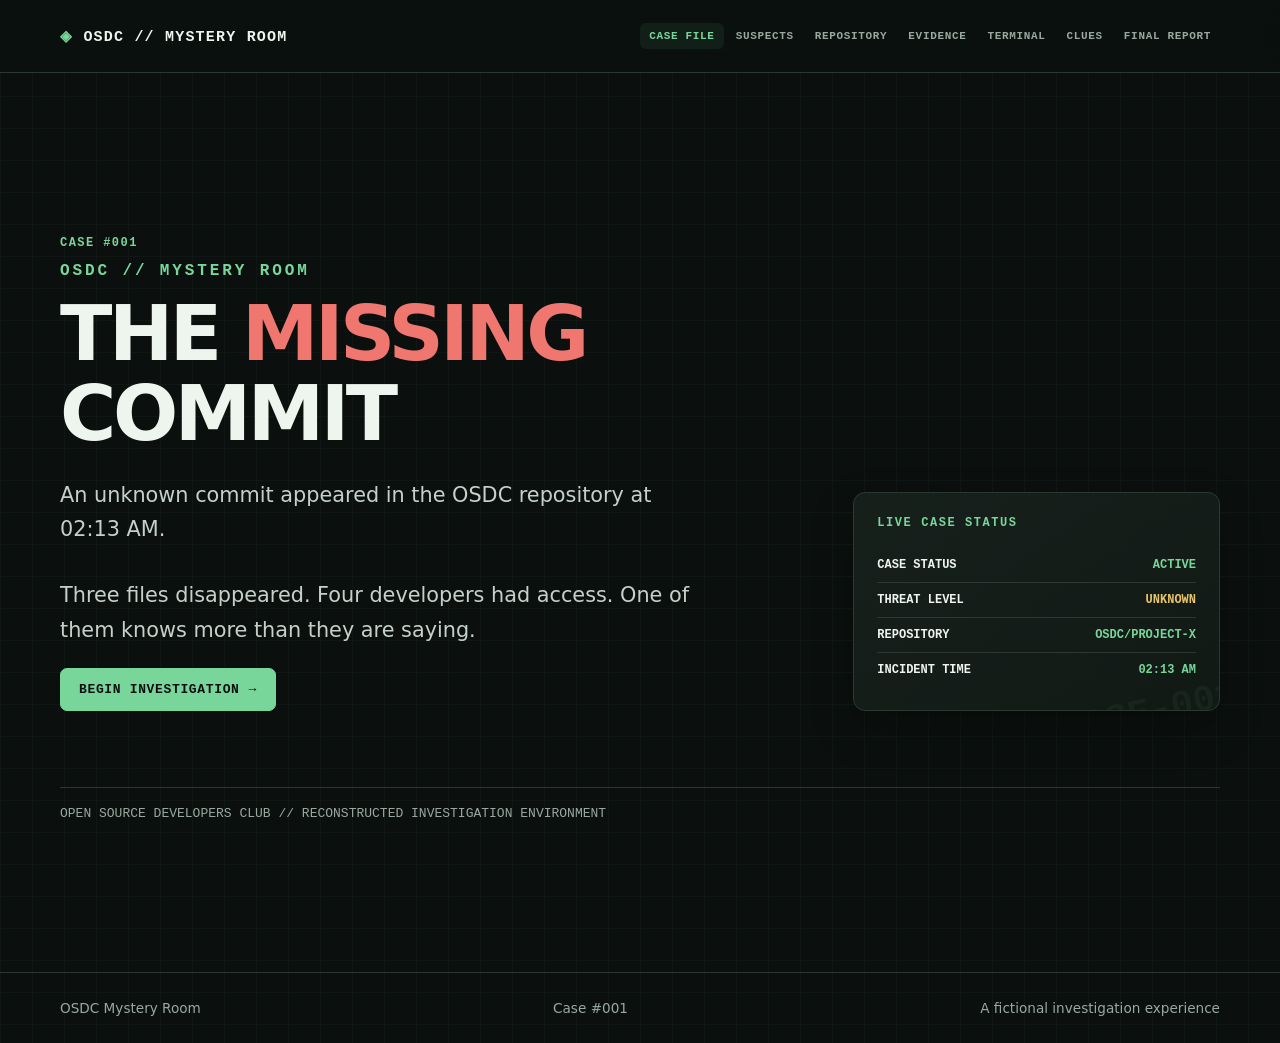
==== index.html @ bb5aefdd "Initial OSDC Mystery Room project" ====
<!doctype html><html lang="en"><head><meta charset="utf-8"><meta name="viewport" content="width=device-width,initial-scale=1"><meta name="description" content="OSDC Mystery Room, a fictional repository investigation."><title>OSDC Mystery Room — The Missing Commit</title><link rel="stylesheet" href="css/style.css"></head><body><header class="site-header"><nav class="container nav-wrap" aria-label="Main navigation"><a class="brand" href="index.html">OSDC // MYSTERY ROOM</a><div class="site-nav"><a aria-current="page" href="case.html">CASE FILE</a><a href="suspects.html">SUSPECTS</a><a href="repository.html">REPOSITORY</a><a href="evidence.html">EVIDENCE</a><a href="terminal.html">TERMINAL</a><a href="clues.html">CLUES</a><a href="investigation.html">FINAL REPORT</a></div></nav></header><main><section class="container hero"><div class="hero-grid"><div><p class="eyebrow">CASE #001</p><h1 class="hero-title"><span>OSDC // MYSTERY ROOM</span>THE <strong>MISSING</strong> COMMIT</h1><p class="lead hero-copy">An unknown commit appeared in the OSDC repository at <time datetime="02:13">02:13 AM</time>.</p><p class="lead">Three files disappeared. Four developers had access. One of them knows more than they are saying.</p><a class="button" href="case.html">BEGIN INVESTIGATION <span aria-hidden="true">→</span></a></div><aside class="card status-panel" aria-label="Case status"><p class="section-title">LIVE CASE STATUS</p><div class="status"><span>CASE STATUS</span><span>ACTIVE</span></div><div class="status"><span>THREAT LEVEL</span><span class="unknown">UNKNOWN</span></div><div class="status"><span>REPOSITORY</span><span>OSDC/PROJECT-X</span></div><div class="status"><span>INCIDENT TIME</span><span>02:13 AM</span></div></aside></div><p class="landing-note">OPEN SOURCE DEVELOPERS CLUB // RECONSTRUCTED INVESTIGATION ENVIRONMENT</p></section></main><footer class="site-footer"><div class="container footer-inner"><span>OSDC Mystery Room</span><span>Case #001</span><span>A fictional investigation experience</span></div></footer></body></html>
---- css/style.css ----
:root{--background:#0b100e;--surface:#121a16;--surface-2:#17211c;--border:#2b3931;--text:#eef5ef;--muted:#9aa89f;--accent:#79d69b;--danger:#ef7770;--warning:#e8c56b;--shadow:0 18px 40px rgba(0,0,0,.25);--radius:12px;--mono:"SFMono-Regular",Consolas,"Liberation Mono",monospace;--sans:Inter,ui-sans-serif,system-ui,-apple-system,BlinkMacSystemFont,"Segoe UI",sans-serif}
*{box-sizing:border-box}html{scroll-behavior:smooth}body{margin:0;background:var(--background);color:var(--text);font:16px/1.65 var(--sans);background-image:linear-gradient(rgba(121,214,155,.035) 1px,transparent 1px),linear-gradient(90deg,rgba(121,214,155,.035) 1px,transparent 1px);background-size:32px 32px}.container{width:min(1160px,calc(100% - 40px));margin:auto}.site-header{border-bottom:1px solid var(--border);background:rgba(11,16,14,.94);position:sticky;top:0;z-index:10;backdrop-filter:blur(12px)}.nav-wrap{min-height:72px;display:flex;align-items:center;gap:28px;justify-content:space-between}.brand{font:700 15px var(--mono);letter-spacing:.08em;color:var(--text);text-decoration:none;white-space:nowrap}.brand::before{content:"◈ ";color:var(--accent)}.site-nav{display:flex;align-items:center;justify-content:flex-end;gap:3px;flex-wrap:wrap}.site-nav a{font:700 11px var(--mono);letter-spacing:.06em;color:var(--muted);text-decoration:none;padding:7px 9px;border-radius:6px}.site-nav a:hover,.site-nav a[aria-current="page"]{color:var(--accent);background:rgba(121,214,155,.08)}main{min-height:calc(100vh - 160px);padding:68px 0}.eyebrow,.overline{margin:0 0 12px;color:var(--accent);font:700 12px var(--mono);letter-spacing:.12em}.overline{color:var(--muted)}h1,h2,h3,p{margin-top:0}h1{font-size:clamp(2.25rem,6vw,4.8rem);line-height:1.04;letter-spacing:-.045em;margin-bottom:20px}h2{font-size:clamp(1.4rem,3vw,2rem);line-height:1.2}h3{font-size:1.05rem}.lead{font-size:clamp(1.05rem,2vw,1.3rem);color:#c6d0c9;max-width:680px}.muted,small{color:var(--muted)}.section-title{font:700 12px var(--mono);color:var(--accent);letter-spacing:.13em;margin:0 0 18px}.card{background:linear-gradient(145deg,rgba(23,33,28,.94),rgba(18,26,22,.94));border:1px solid var(--border);border-radius:var(--radius);box-shadow:var(--shadow)}.button{display:inline-flex;align-items:center;justify-content:center;gap:9px;border:1px solid var(--accent);background:var(--accent);color:#0b100e;text-decoration:none;font:800 13px var(--mono);letter-spacing:.05em;padding:13px 18px;border-radius:7px;transition:.2s transform,.2s box-shadow}.button:hover{transform:translateY(-2px);box-shadow:0 8px 22px rgba(121,214,155,.2)}.button.secondary{background:transparent;color:var(--accent)}.page-intro{padding-bottom:40px;border-bottom:1px solid var(--border);margin-bottom:36px}.page-intro h1{font-size:clamp(2rem,5vw,3.3rem)}.site-footer{border-top:1px solid var(--border);padding:24px 0;color:var(--muted);font-size:.85rem}.footer-inner{display:flex;flex-wrap:wrap;justify-content:space-between;gap:8px}.hero{padding:95px 0 70px;position:relative}.hero-grid{display:grid;grid-template-columns:1.4fr .7fr;align-items:end;gap:60px}.hero-title span{display:block;color:var(--accent);font:700 16px var(--mono);letter-spacing:.18em;margin-bottom:14px}.hero-title strong{color:var(--danger)}.hero-copy{margin:24px 0 32px;max-width:650px}.status-panel{padding:23px;position:relative;overflow:hidden}.status-panel::after{content:"CASE-001";position:absolute;right:-20px;bottom:-23px;font:800 37px var(--mono);color:rgba(121,214,155,.06);transform:rotate(-12deg)}.status{display:flex;justify-content:space-between;gap:18px;padding:10px 0;border-bottom:1px solid var(--border);font:700 12px var(--mono)}.status:last-child{border:0}.status span:last-child{color:var(--accent)}.status .unknown{color:var(--warning)!important}.landing-note{margin-top:76px;padding-top:18px;border-top:1px solid var(--border);color:var(--muted);font:13px var(--mono)}.two-column{display:grid;grid-template-columns:minmax(0,1.55fr) minmax(270px,.7fr);gap:28px;align-items:start}.content-card{padding:28px}.table-wrap{overflow-x:auto}table{width:100%;border-collapse:collapse;font-size:.94rem}th{text-align:left;color:var(--muted);font:700 11px var(--mono);letter-spacing:.08em}th,td{padding:13px 10px;border-bottom:1px solid var(--border)}td code{color:var(--accent)}.timeline{list-style:none;margin:25px 0 0;padding:0 0 0 24px;border-left:1px solid var(--border)}.timeline li{position:relative;padding:0 0 23px 16px}.timeline li::before{content:"";position:absolute;left:-29px;top:5px;width:9px;height:9px;background:var(--surface);border:2px solid var(--accent);border-radius:50%}.timeline time{display:block;color:var(--accent);font:700 12px var(--mono)}.timeline .alert{color:var(--danger);font-weight:800}.objective-list{margin:0;padding:0;list-style:none;counter-reset:objectives}.objective-list li{counter-increment:objectives;padding:13px 0;border-bottom:1px solid var(--border);color:#d4ddd6}.objective-list li::before{content:"0" counter(objectives) ". ";color:var(--accent);font:700 12px var(--mono)}.suspect-grid{display:grid;grid-template-columns:repeat(4,1fr);gap:18px}.suspect-card{padding:22px;display:flex;flex-direction:column}.suspect-card figure{display:flex;align-items:center;gap:13px;margin:0 0 20px}.suspect-card img{width:52px;height:52px}.suspect-card figcaption{font-size:.84rem;color:var(--muted)}.suspect-card figcaption strong{display:block;color:var(--text);font-size:1rem}.badge{display:inline-flex;align-items:center;width:max-content;padding:3px 8px;border:1px solid var(--border);border-radius:99px;font:800 10px var(--mono);letter-spacing:.07em}.access-read{color:#aab4ff;border-color:#5860a3;background:#20213b}.access-write{color:var(--accent);border-color:#39724e;background:#192b20}.access-admin,.badge.classified{color:#ffaaa4;border-color:#75413e;background:#32201f}.badge.verified{color:#e9cf7b;border-color:#75653b;background:#332f20}.suspect-meta{display:grid;gap:10px;margin:18px 0}.suspect-meta div{display:flex;justify-content:space-between;gap:10px;font:12px var(--mono);color:var(--muted)}.suspect-meta strong{color:var(--text);font-weight:700}blockquote{margin:0;padding:13px 14px;border-left:2px solid var(--border);background:rgba(0,0,0,.12);color:#cbd4cd;font-size:.92rem}details{margin-top:auto;padding-top:17px}summary{cursor:pointer;color:var(--accent);font:700 12px var(--mono)}details p{margin:12px 0 0;color:var(--muted);font-size:.88rem}.repository{padding:0;overflow:hidden}.repo-head{padding:25px 28px;border-bottom:1px solid var(--border);display:flex;justify-content:space-between;gap:20px;align-items:start}.repo-name{margin:0;font:700 20px var(--mono)}.repo-name span{color:var(--accent)}.repo-description{margin:8px 0 0;color:var(--muted)}.repo-body{display:grid;grid-template-columns:1fr 1.25fr}.file-tree,.repo-commits{padding:25px 28px}.file-tree{border-right:1px solid var(--border)}.tree{white-space:pre-line;margin:0;font:14px/2 var(--mono);color:#d6e0d8}.unknown-row td{background:rgba(239,119,112,.09);color:#ffd0cd}.deleted-list{display:flex;flex-wrap:wrap;gap:10px;list-style:none;padding:0;margin:0}.deleted-list li{font:13px var(--mono);padding:8px 10px;border-left:2px solid var(--danger);background:rgba(239,119,112,.08);color:#ffc2bd}.repo-panels{display:grid;grid-template-columns:1fr 1fr;gap:24px;margin-top:28px}.repo-panels .card{padding:24px}.evidence-grid{display:grid;grid-template-columns:repeat(3,1fr);gap:18px}.evidence-card{padding:21px;position:relative;min-height:210px;transition:.2s transform,.2s border-color}.evidence-card:hover{transform:translateY(-4px);border-color:#52715c}.evidence-number{font:800 11px var(--mono);color:var(--accent);letter-spacing:.09em}.evidence-icon{margin:18px 0 12px;width:35px;height:35px;border:1px solid var(--border);border-radius:7px;display:grid;place-items:center;font:18px var(--mono);color:var(--accent)}.evidence-card h2{font-size:1.1rem;margin-bottom:7px}.evidence-card p{color:var(--muted);font-size:.92rem}.evidence-foot{position:absolute;left:21px;right:21px;bottom:17px;display:flex;justify-content:space-between;align-items:center;font:11px var(--mono);color:var(--muted)}.terminal{padding:0;overflow:hidden;background:#0a0e0c;border-color:#33483a}.terminal-top{padding:11px 17px;border-bottom:1px solid var(--border);color:var(--muted);font:12px var(--mono)}.terminal-top::before{content:"● ● ●";color:var(--danger);letter-spacing:4px;margin-right:14px}.terminal pre{margin:0;padding:28px;overflow:auto;color:#cde3d1;font:14px/1.68 var(--mono)}.terminal code .prompt{color:var(--accent)}.terminal-note{margin:17px 0 0;color:var(--muted);font-size:.9rem}.clue-board{display:grid;grid-template-columns:repeat(3,1fr);gap:28px;position:relative}.clue-card{padding:22px;min-height:165px;position:relative}.clue-card::after{content:"";position:absolute;width:30px;border-top:1px dashed rgba(121,214,155,.35);right:-30px;top:50%}.clue-card:nth-child(3n)::after{display:none}.clue-card:nth-child(even){transform:translateY(25px)}.clue-label{font:800 11px var(--mono);color:var(--danger);letter-spacing:.1em}.clue-card h2{font-size:1.05rem;margin:17px 0 8px}.clue-card p{color:var(--muted);font-size:.93rem}.report-form{max-width:820px;padding:30px}.form-row{margin-bottom:24px}.form-row label,.form-row>span{display:block;margin-bottom:8px;font:700 12px var(--mono);color:#dce7de;letter-spacing:.05em}select,textarea,input[type="text"]{width:100%;background:#0d1410;border:1px solid var(--border);color:var(--text);border-radius:7px;padding:12px;font:15px var(--sans)}textarea{min-height:130px;resize:vertical}select:focus,textarea:focus,input:focus{outline:2px solid rgba(121,214,155,.55);outline-offset:2px}fieldset{border:1px solid var(--border);border-radius:8px;margin:0 0 24px;padding:16px}legend{padding:0 7px;font:700 12px var(--mono);color:var(--accent)}.choice-group{display:flex;flex-wrap:wrap;gap:13px 23px}.choice-group label{display:flex;align-items:center;gap:7px;color:#d5dfd7;font-size:.93rem}.form-actions{display:flex;flex-wrap:wrap;gap:12px}.button[type="submit"]{cursor:pointer;font-family:var(--mono)}.progress-line{display:flex;align-items:center;gap:12px;margin:0 0 25px;color:var(--muted);font-size:.88rem}.progress-line progress{accent-color:var(--accent);height:8px}.meter-line{font-size:.84rem;color:var(--muted)}meter{vertical-align:middle;margin-left:8px;accent-color:var(--warning)}mark{background:#4b4325;color:#fff2b5;padding:1px 4px}@media(max-width:900px){.hero-grid,.two-column{grid-template-columns:1fr}.suspect-grid{grid-template-columns:repeat(2,1fr)}.evidence-grid{grid-template-columns:repeat(2,1fr)}.repo-body{grid-template-columns:1fr}.file-tree{border-right:0;border-bottom:1px solid var(--border)}.clue-board{grid-template-columns:repeat(2,1fr)}.clue-card:nth-child(3n)::after{display:block}.clue-card:nth-child(2n)::after{display:none}}@media(max-width:620px){.container{width:min(100% - 28px,1160px)}.nav-wrap{padding:13px 0;align-items:flex-start;flex-direction:column;gap:8px}.site-nav{justify-content:flex-start}.site-nav a{padding:5px 7px;font-size:10px}main{padding:45px 0}.hero{padding:60px 0}.hero-grid{gap:32px}.suspect-grid,.evidence-grid,.repo-panels,.clue-board{grid-template-columns:1fr}.clue-card:nth-child(even){transform:none}.clue-card::after{display:none!important}.content-card,.report-form{padding:21px}.repo-head{padding:20px;flex-direction:column}.file-tree,.repo-commits{padding:20px}.status{font-size:11px}.footer-inner{flex-direction:column}}
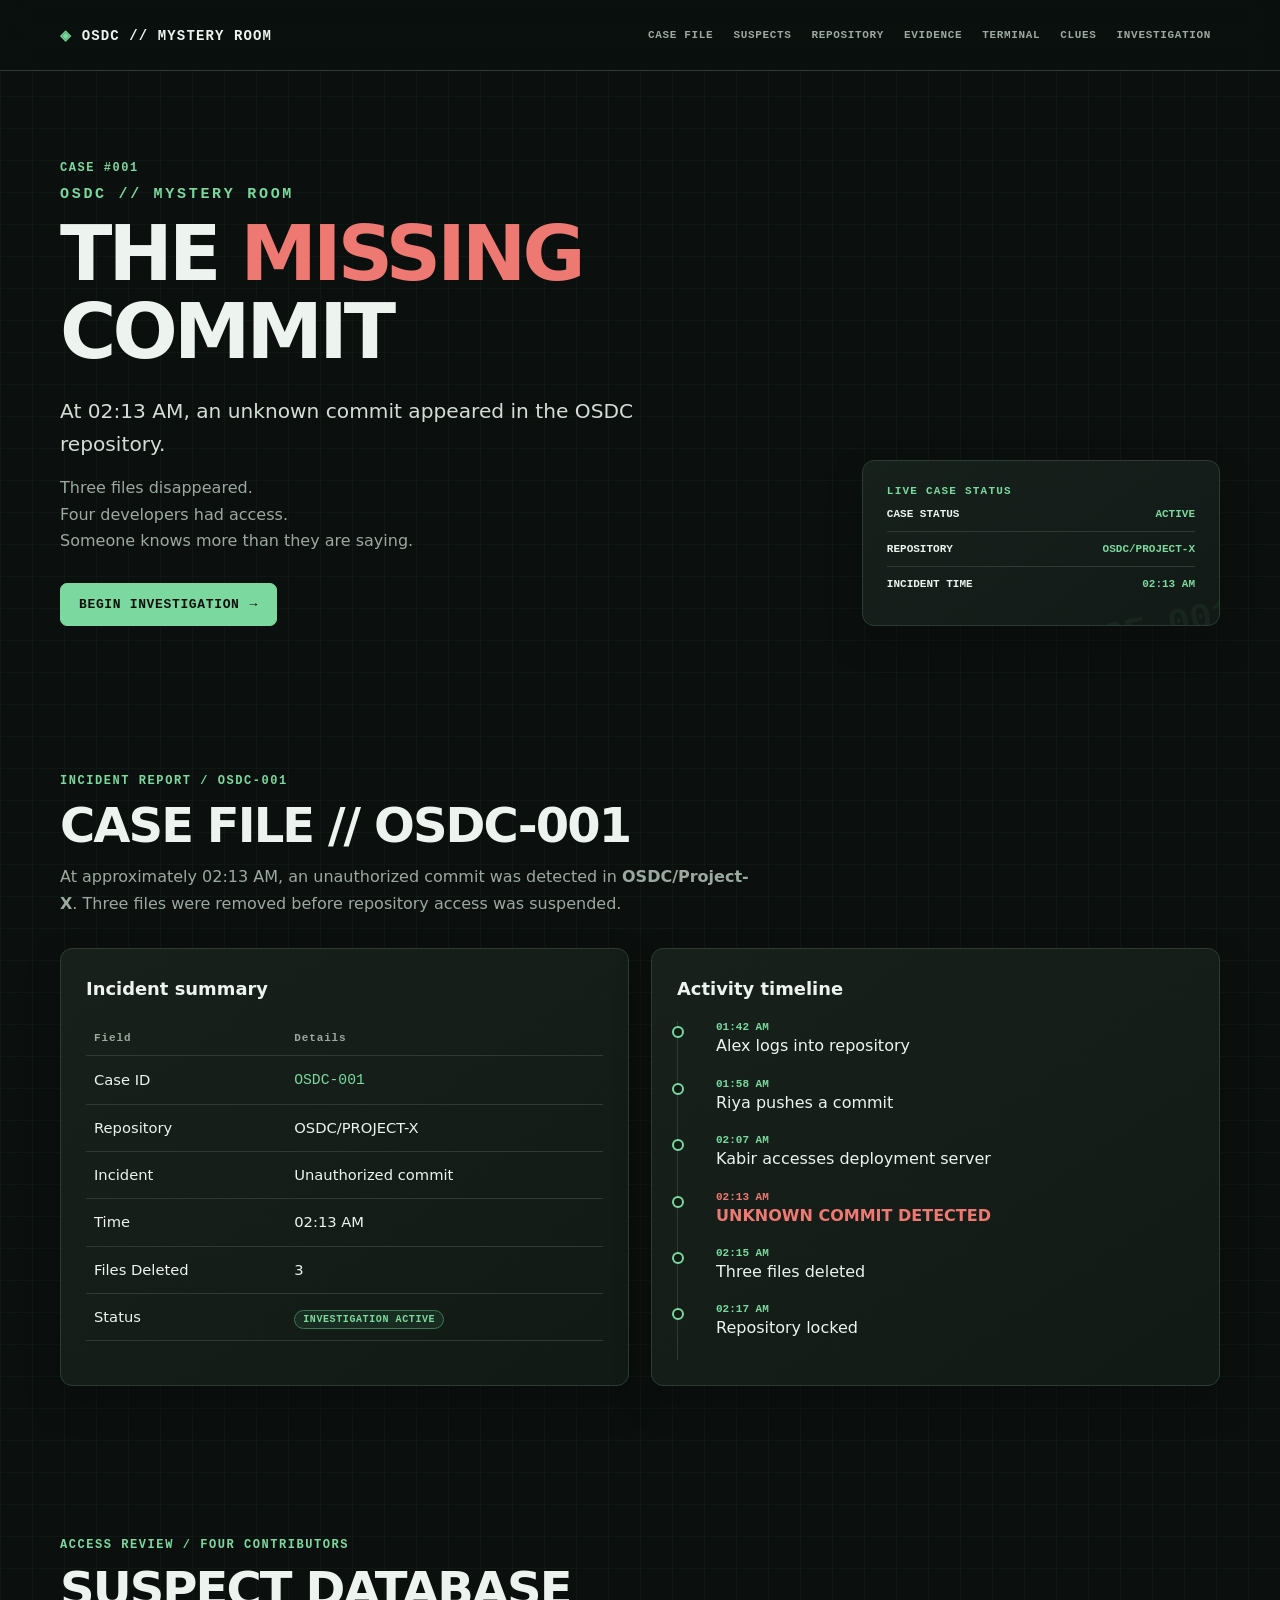
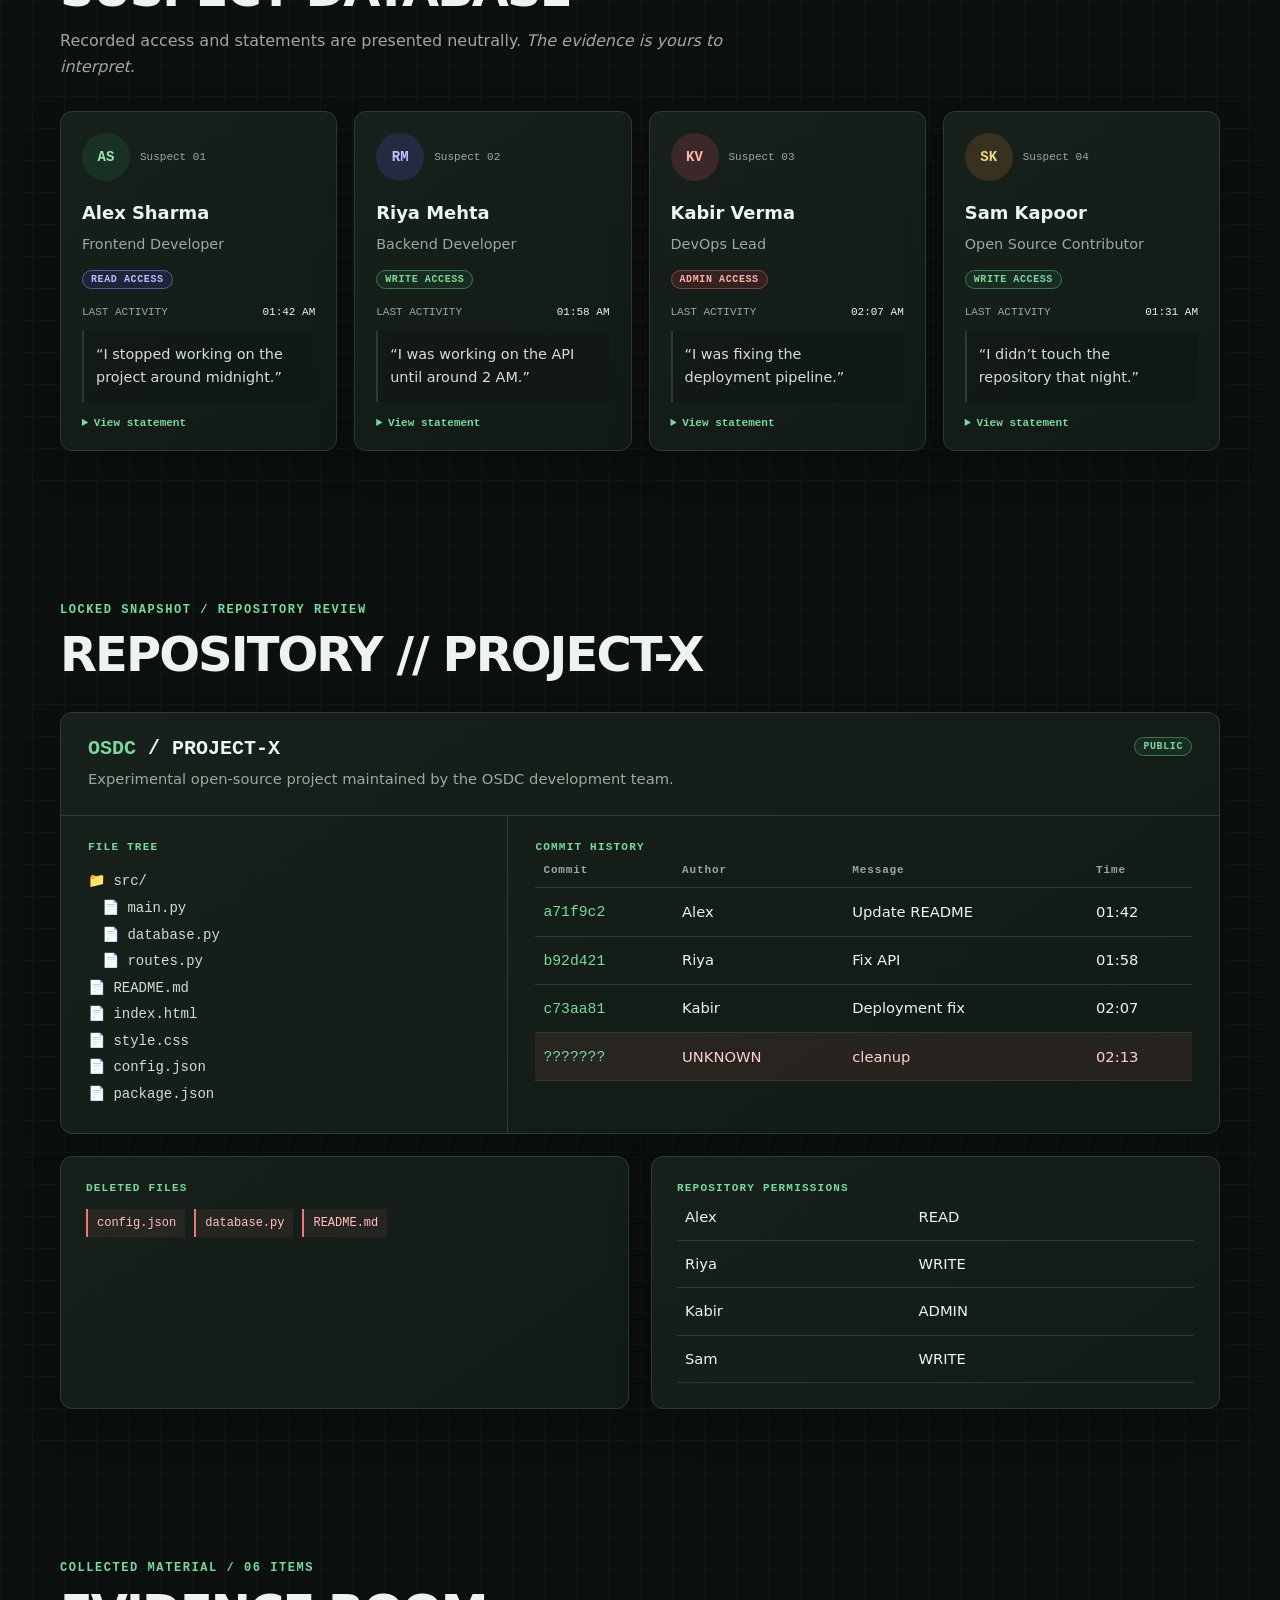
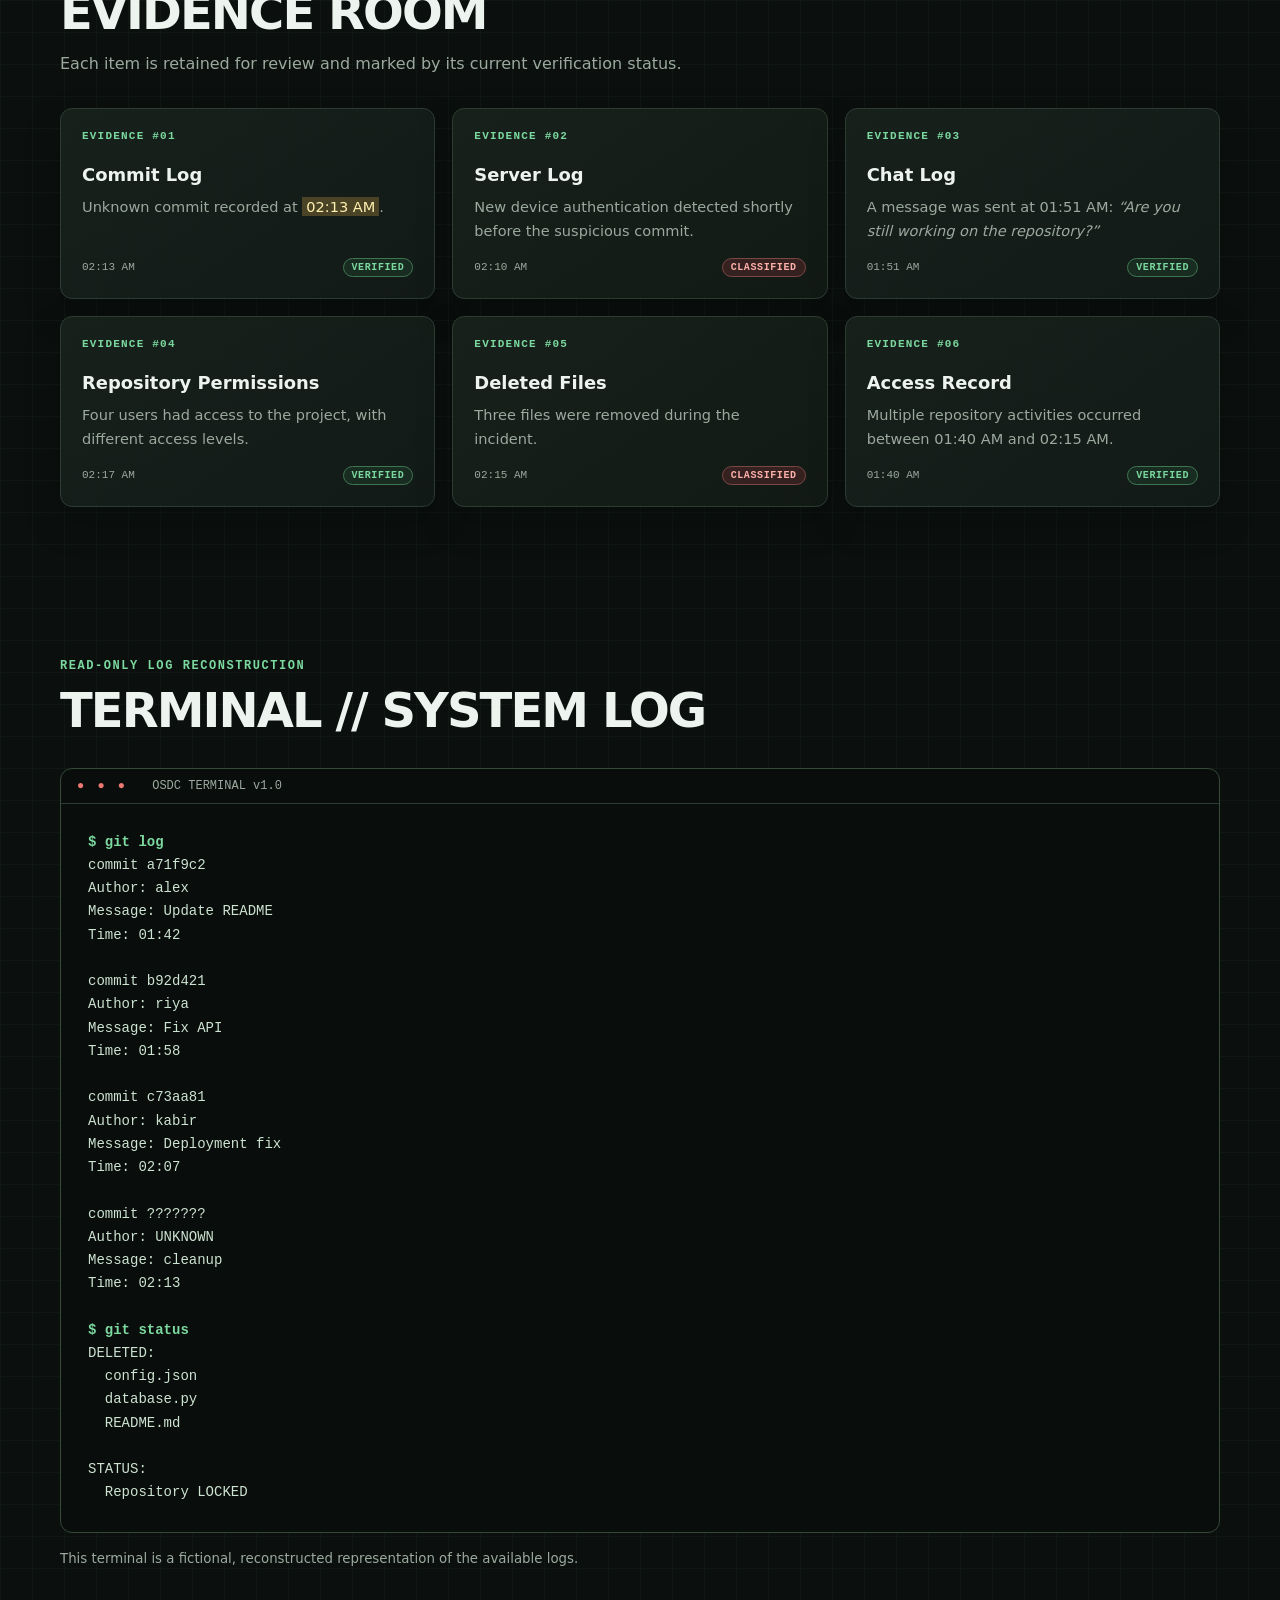
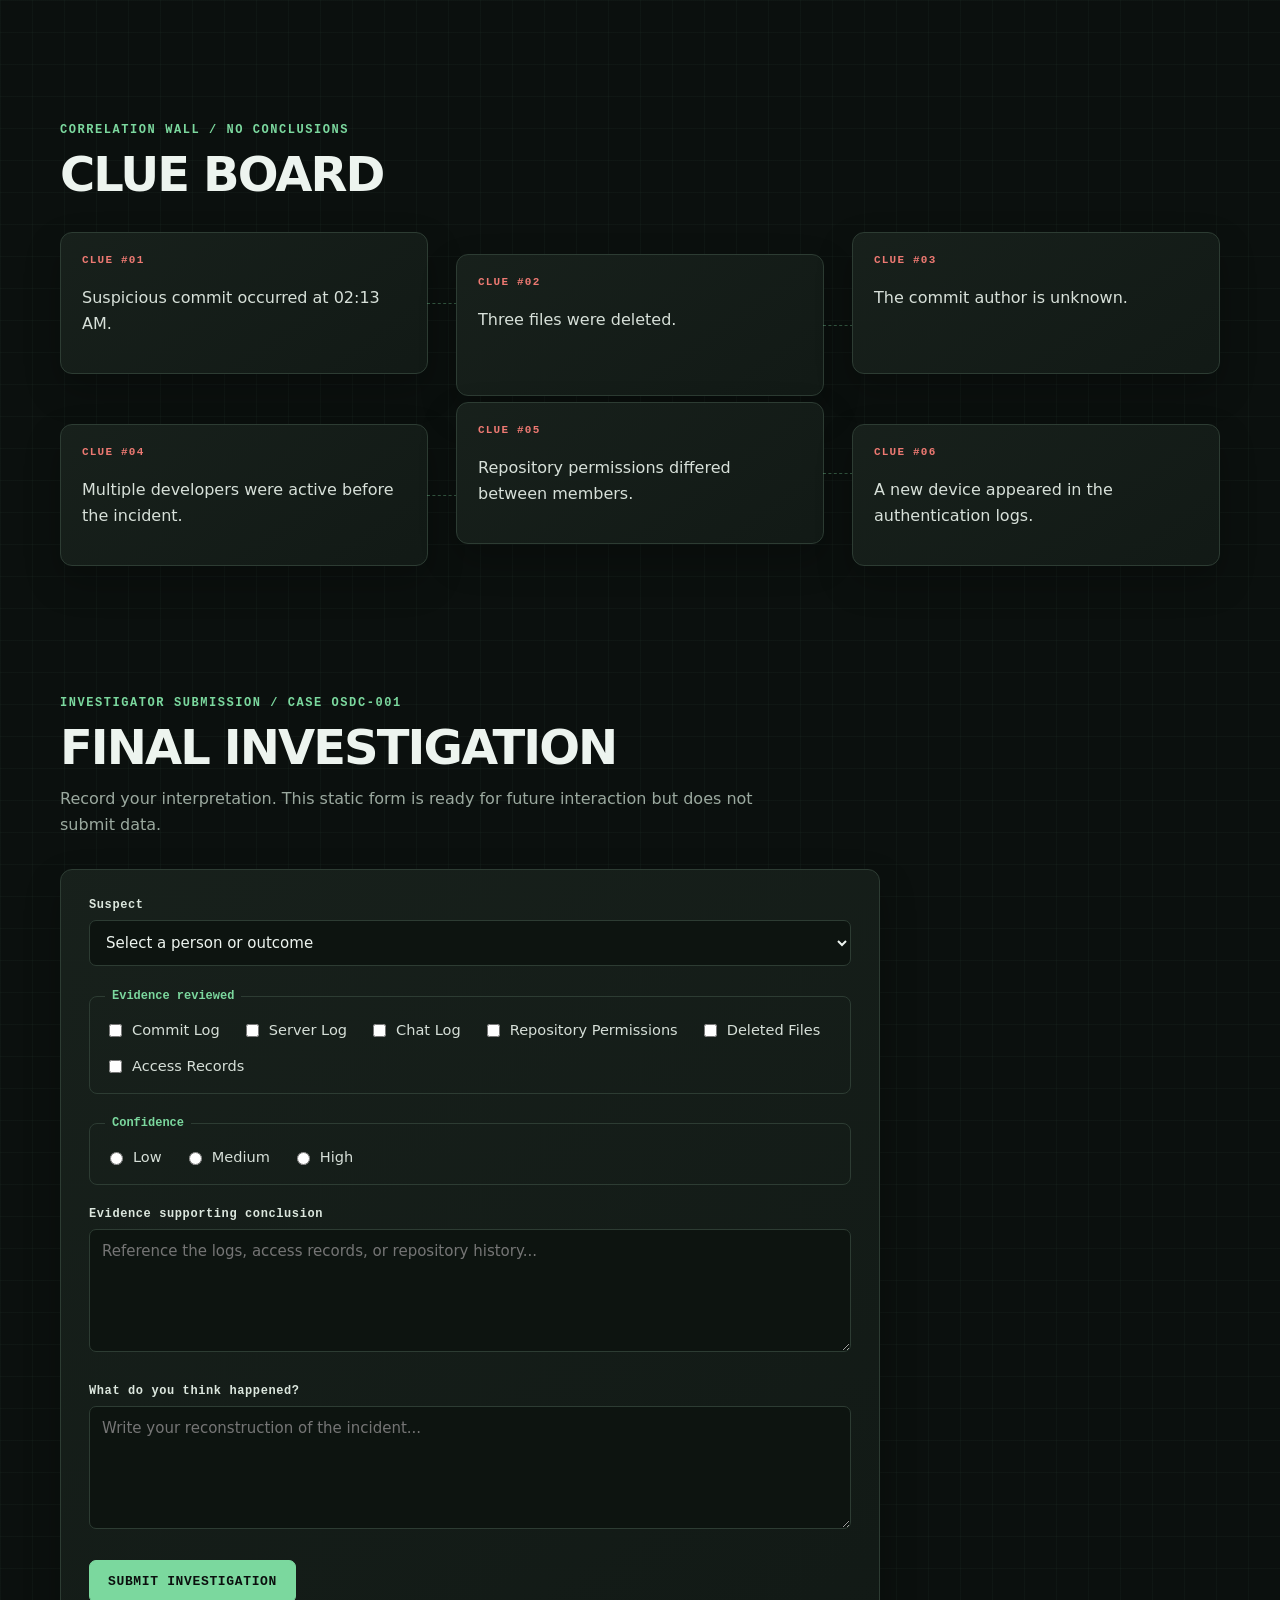
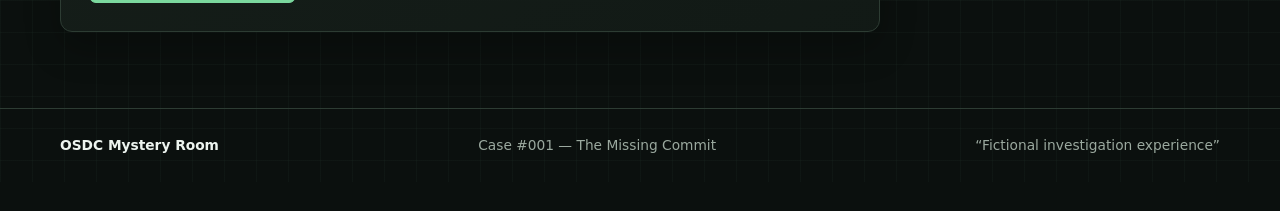
==== commit b897ca30: "Rebuild OSDC Mystery Room as single-page HTML CSS project" ====
--- a/index.html
+++ b/index.html
@@ -1 +1,99 @@
-<!doctype html><html lang="en"><head><meta charset="utf-8"><meta name="viewport" content="width=device-width,initial-scale=1"><meta name="description" content="OSDC Mystery Room, a fictional repository investigation."><title>OSDC Mystery Room — The Missing Commit</title><link rel="stylesheet" href="css/style.css"></head><body><header class="site-header"><nav class="container nav-wrap" aria-label="Main navigation"><a class="brand" href="index.html">OSDC // MYSTERY ROOM</a><div class="site-nav"><a aria-current="page" href="case.html">CASE FILE</a><a href="suspects.html">SUSPECTS</a><a href="repository.html">REPOSITORY</a><a href="evidence.html">EVIDENCE</a><a href="terminal.html">TERMINAL</a><a href="clues.html">CLUES</a><a href="investigation.html">FINAL REPORT</a></div></nav></header><main><section class="container hero"><div class="hero-grid"><div><p class="eyebrow">CASE #001</p><h1 class="hero-title"><span>OSDC // MYSTERY ROOM</span>THE <strong>MISSING</strong> COMMIT</h1><p class="lead hero-copy">An unknown commit appeared in the OSDC repository at <time datetime="02:13">02:13 AM</time>.</p><p class="lead">Three files disappeared. Four developers had access. One of them knows more than they are saying.</p><a class="button" href="case.html">BEGIN INVESTIGATION <span aria-hidden="true">→</span></a></div><aside class="card status-panel" aria-label="Case status"><p class="section-title">LIVE CASE STATUS</p><div class="status"><span>CASE STATUS</span><span>ACTIVE</span></div><div class="status"><span>THREAT LEVEL</span><span class="unknown">UNKNOWN</span></div><div class="status"><span>REPOSITORY</span><span>OSDC/PROJECT-X</span></div><div class="status"><span>INCIDENT TIME</span><span>02:13 AM</span></div></aside></div><p class="landing-note">OPEN SOURCE DEVELOPERS CLUB // RECONSTRUCTED INVESTIGATION ENVIRONMENT</p></section></main><footer class="site-footer"><div class="container footer-inner"><span>OSDC Mystery Room</span><span>Case #001</span><span>A fictional investigation experience</span></div></footer></body></html>
+<!doctype html>
+<html lang="en">
+<head>
+  <meta charset="utf-8">
+  <meta name="viewport" content="width=device-width, initial-scale=1">
+  <meta name="description" content="OSDC Mystery Room — a fictional investigation into the Missing Commit.">
+  <title>OSDC Mystery Room — The Missing Commit</title>
+  <link rel="stylesheet" href="style.css">
+</head>
+<body>
+  <header class="site-header">
+    <nav class="container nav-wrap" aria-label="Main navigation">
+      <a class="brand" href="#top">OSDC // MYSTERY ROOM</a>
+      <div class="site-nav">
+        <a href="#case">CASE FILE</a><a href="#suspects">SUSPECTS</a><a href="#repository">REPOSITORY</a><a href="#evidence">EVIDENCE</a><a href="#terminal">TERMINAL</a><a href="#clues">CLUES</a><a href="#investigation">INVESTIGATION</a>
+      </div>
+    </nav>
+  </header>
+
+  <main id="top">
+    <section class="hero container" aria-labelledby="hero-title">
+      <div class="hero-copy">
+        <p class="eyebrow">CASE #001</p>
+        <h1 id="hero-title"><span>OSDC // MYSTERY ROOM</span>THE <strong>MISSING</strong> COMMIT</h1>
+        <p class="lead">At <time datetime="02:13">02:13 AM</time>, an unknown commit appeared in the OSDC repository.</p>
+        <p class="hero-detail">Three files disappeared.<br>Four developers had access.<br>Someone knows more than they are saying.</p>
+        <a class="button" href="#case">BEGIN INVESTIGATION <span aria-hidden="true">→</span></a>
+      </div>
+      <aside class="card status-panel" aria-label="Live case status">
+        <p class="section-kicker">LIVE CASE STATUS</p>
+        <div class="status"><span>CASE STATUS</span><strong>ACTIVE</strong></div>
+        <div class="status"><span>REPOSITORY</span><strong>OSDC/PROJECT-X</strong></div>
+        <div class="status"><span>INCIDENT TIME</span><strong>02:13 AM</strong></div>
+      </aside>
+    </section>
+
+    <section id="case" class="section container" aria-labelledby="case-title">
+      <header class="section-header"><p class="eyebrow">INCIDENT REPORT / OSDC-001</p><h2 id="case-title">CASE FILE // OSDC-001</h2><p>At approximately 02:13 AM, an unauthorized commit was detected in <strong>OSDC/Project-X</strong>. Three files were removed before repository access was suspended.</p></header>
+      <div class="case-grid">
+        <article class="card report-card"><h3>Incident summary</h3><div class="table-wrap"><table><thead><tr><th>Field</th><th>Details</th></tr></thead><tbody><tr><td>Case ID</td><td><code>OSDC-001</code></td></tr><tr><td>Repository</td><td>OSDC/PROJECT-X</td></tr><tr><td>Incident</td><td>Unauthorized commit</td></tr><tr><td>Time</td><td><time datetime="02:13">02:13 AM</time></td></tr><tr><td>Files Deleted</td><td>3</td></tr><tr><td>Status</td><td><span class="badge verified">INVESTIGATION ACTIVE</span></td></tr></tbody></table></div></article>
+        <article class="card report-card"><h3>Activity timeline</h3><ol class="timeline"><li><time datetime="01:42">01:42 AM</time>Alex logs into repository</li><li><time datetime="01:58">01:58 AM</time>Riya pushes a commit</li><li><time datetime="02:07">02:07 AM</time>Kabir accesses deployment server</li><li><time class="alert" datetime="02:13">02:13 AM</time><strong class="alert">UNKNOWN COMMIT DETECTED</strong></li><li><time datetime="02:15">02:15 AM</time>Three files deleted</li><li><time datetime="02:17">02:17 AM</time>Repository locked</li></ol></article>
+      </div>
+    </section>
+
+    <section id="suspects" class="section container" aria-labelledby="suspects-title">
+      <header class="section-header"><p class="eyebrow">ACCESS REVIEW / FOUR CONTRIBUTORS</p><h2 id="suspects-title">SUSPECT DATABASE</h2><p>Recorded access and statements are presented neutrally. <em>The evidence is yours to interpret.</em></p></header>
+      <div class="suspect-grid">
+        <article class="card suspect-card"><figure class="avatar avatar-alex"><span aria-hidden="true">AS</span><figcaption>Suspect 01</figcaption></figure><h3>Alex Sharma</h3><p class="role">Frontend Developer</p><span class="badge read">READ ACCESS</span><p class="meta">LAST ACTIVITY <time datetime="01:42">01:42 AM</time></p><blockquote>“I stopped working on the project around midnight.”</blockquote><details><summary>View statement</summary><p>Alex reports checking documentation and repository updates before leaving the project workspace.</p></details></article>
+        <article class="card suspect-card"><figure class="avatar avatar-riya"><span aria-hidden="true">RM</span><figcaption>Suspect 02</figcaption></figure><h3>Riya Mehta</h3><p class="role">Backend Developer</p><span class="badge write">WRITE ACCESS</span><p class="meta">LAST ACTIVITY <time datetime="01:58">01:58 AM</time></p><blockquote>“I was working on the API until around 2 AM.”</blockquote><details><summary>View statement</summary><p>Riya confirms a routine API fix was pushed and says no cleanup action was intended.</p></details></article>
+        <article class="card suspect-card"><figure class="avatar avatar-kabir"><span aria-hidden="true">KV</span><figcaption>Suspect 03</figcaption></figure><h3>Kabir Verma</h3><p class="role">DevOps Lead</p><span class="badge admin">ADMIN ACCESS</span><p class="meta">LAST ACTIVITY <time datetime="02:07">02:07 AM</time></p><blockquote>“I was fixing the deployment pipeline.”</blockquote><details><summary>View statement</summary><p>Kabir states the deployment server was accessed for maintenance shortly before the incident.</p></details></article>
+        <article class="card suspect-card"><figure class="avatar avatar-sam"><span aria-hidden="true">SK</span><figcaption>Suspect 04</figcaption></figure><h3>Sam Kapoor</h3><p class="role">Open Source Contributor</p><span class="badge write">WRITE ACCESS</span><p class="meta">LAST ACTIVITY <time datetime="01:31">01:31 AM</time></p><blockquote>“I didn’t touch the repository that night.”</blockquote><details><summary>View statement</summary><p>Sam’s access record shows an earlier session; no later event is attributed by name.</p></details></article>
+      </div>
+    </section>
+
+    <section id="repository" class="section container" aria-labelledby="repository-title">
+      <header class="section-header"><p class="eyebrow">LOCKED SNAPSHOT / REPOSITORY REVIEW</p><h2 id="repository-title">REPOSITORY // PROJECT-X</h2></header>
+      <article class="card repository"><header class="repo-head"><div><h3><span>OSDC</span> / PROJECT-X</h3><p>Experimental open-source project maintained by the OSDC development team.</p></div><span class="badge verified">PUBLIC</span></header><div class="repo-content"><section class="file-panel"><h4>FILE TREE</h4><ul class="tree"><li>📁 src/</li><li>　📄 main.py</li><li>　📄 database.py</li><li>　📄 routes.py</li><li>📄 README.md</li><li>📄 index.html</li><li>📄 style.css</li><li>📄 config.json</li><li>📄 package.json</li></ul></section><section class="commit-panel"><h4>COMMIT HISTORY</h4><div class="table-wrap"><table><thead><tr><th>Commit</th><th>Author</th><th>Message</th><th>Time</th></tr></thead><tbody><tr><td><code>a71f9c2</code></td><td>Alex</td><td>Update README</td><td>01:42</td></tr><tr><td><code>b92d421</code></td><td>Riya</td><td>Fix API</td><td>01:58</td></tr><tr><td><code>c73aa81</code></td><td>Kabir</td><td>Deployment fix</td><td>02:07</td></tr><tr class="unknown"><td><code>???????</code></td><td>UNKNOWN</td><td>cleanup</td><td>02:13</td></tr></tbody></table></div></section></div></article>
+      <div class="repo-details"><article class="card mini-panel"><h4>DELETED FILES</h4><ul class="deleted"><li>config.json</li><li>database.py</li><li>README.md</li></ul></article><article class="card mini-panel"><h4>REPOSITORY PERMISSIONS</h4><table><tbody><tr><td>Alex</td><td>READ</td></tr><tr><td>Riya</td><td>WRITE</td></tr><tr><td>Kabir</td><td>ADMIN</td></tr><tr><td>Sam</td><td>WRITE</td></tr></tbody></table></article></div>
+    </section>
+
+    <section id="evidence" class="section container" aria-labelledby="evidence-title"><header class="section-header"><p class="eyebrow">COLLECTED MATERIAL / 06 ITEMS</p><h2 id="evidence-title">EVIDENCE ROOM</h2><p>Each item is retained for review and marked by its current verification status.</p></header><div class="evidence-grid"><article class="card evidence-card"><h5>EVIDENCE #01</h5><h3>Commit Log</h3><p>Unknown commit recorded at <mark>02:13 AM</mark>.</p><footer><time datetime="02:13">02:13 AM</time><span class="badge verified">VERIFIED</span></footer></article><article class="card evidence-card"><h5>EVIDENCE #02</h5><h3>Server Log</h3><p>New device authentication detected shortly before the suspicious commit.</p><footer><time datetime="02:10">02:10 AM</time><span class="badge classified">CLASSIFIED</span></footer></article><article class="card evidence-card"><h5>EVIDENCE #03</h5><h3>Chat Log</h3><p>A message was sent at 01:51 AM: <em>“Are you still working on the repository?”</em></p><footer><time datetime="01:51">01:51 AM</time><span class="badge verified">VERIFIED</span></footer></article><article class="card evidence-card"><h5>EVIDENCE #04</h5><h3>Repository Permissions</h3><p>Four users had access to the project, with different access levels.</p><footer><time datetime="02:17">02:17 AM</time><span class="badge verified">VERIFIED</span></footer></article><article class="card evidence-card"><h5>EVIDENCE #05</h5><h3>Deleted Files</h3><p>Three files were removed during the incident.</p><footer><time datetime="02:15">02:15 AM</time><span class="badge classified">CLASSIFIED</span></footer></article><article class="card evidence-card"><h5>EVIDENCE #06</h5><h3>Access Record</h3><p>Multiple repository activities occurred between 01:40 AM and 02:15 AM.</p><footer><time datetime="01:40">01:40 AM</time><span class="badge verified">VERIFIED</span></footer></article></div></section>
+
+    <section id="terminal" class="section container" aria-labelledby="terminal-title"><header class="section-header"><p class="eyebrow">READ-ONLY LOG RECONSTRUCTION</p><h2 id="terminal-title">TERMINAL // SYSTEM LOG</h2></header><article class="terminal"><header>● ● ● <span>OSDC TERMINAL v1.0</span></header><pre><code><strong>$ git log</strong>
+commit a71f9c2
+Author: alex
+Message: Update README
+Time: 01:42
+
+commit b92d421
+Author: riya
+Message: Fix API
+Time: 01:58
+
+commit c73aa81
+Author: kabir
+Message: Deployment fix
+Time: 02:07
+
+commit ???????
+Author: UNKNOWN
+Message: cleanup
+Time: 02:13
+
+<strong>$ git status</strong>
+DELETED:
+  config.json
+  database.py
+  README.md
+
+STATUS:
+  Repository LOCKED</code></pre></article><p class="reconstruction"><small>This terminal is a fictional, reconstructed representation of the available logs.</small></p></section>
+
+    <section id="clues" class="section container" aria-labelledby="clues-title"><header class="section-header"><p class="eyebrow">CORRELATION WALL / NO CONCLUSIONS</p><h2 id="clues-title">CLUE BOARD</h2></header><div class="clue-board"><article class="card clue"><h6>CLUE #01</h6><p>Suspicious commit occurred at 02:13 AM.</p></article><article class="card clue"><h6>CLUE #02</h6><p>Three files were deleted.</p></article><article class="card clue"><h6>CLUE #03</h6><p>The commit author is unknown.</p></article><article class="card clue"><h6>CLUE #04</h6><p>Multiple developers were active before the incident.</p></article><article class="card clue"><h6>CLUE #05</h6><p>Repository permissions differed between members.</p></article><article class="card clue"><h6>CLUE #06</h6><p>A new device appeared in the authentication logs.</p></article></div></section>
+
+    <section id="investigation" class="section container" aria-labelledby="investigation-title"><header class="section-header"><p class="eyebrow">INVESTIGATOR SUBMISSION / CASE OSDC-001</p><h2 id="investigation-title">FINAL INVESTIGATION</h2><p>Record your interpretation. This static form is ready for future interaction but does not submit data.</p></header><form class="card investigation-form" action="#investigation" method="get"><div class="form-row"><label for="suspect">Suspect</label><select id="suspect" name="suspect"><option value="">Select a person or outcome</option><option>Alex Sharma</option><option>Riya Mehta</option><option>Kabir Verma</option><option>Sam Kapoor</option><option>Unknown / External</option></select></div><fieldset><legend>Evidence reviewed</legend><div class="choices"><label><input type="checkbox" name="evidence" value="commit"> Commit Log</label><label><input type="checkbox" name="evidence" value="server"> Server Log</label><label><input type="checkbox" name="evidence" value="chat"> Chat Log</label><label><input type="checkbox" name="evidence" value="permissions"> Repository Permissions</label><label><input type="checkbox" name="evidence" value="files"> Deleted Files</label><label><input type="checkbox" name="evidence" value="access"> Access Records</label></div></fieldset><fieldset><legend>Confidence</legend><div class="choices"><label><input type="radio" name="confidence" value="low"> Low</label><label><input type="radio" name="confidence" value="medium"> Medium</label><label><input type="radio" name="confidence" value="high"> High</label></div></fieldset><div class="form-row"><label for="support">Evidence supporting conclusion</label><textarea id="support" name="support" placeholder="Reference the logs, access records, or repository history..."></textarea></div><div class="form-row"><label for="conclusion">What do you think happened?</label><textarea id="conclusion" name="conclusion" placeholder="Write your reconstruction of the incident..."></textarea></div><button class="button" type="submit">SUBMIT INVESTIGATION</button></form></section>
+  </main>
+  <footer class="site-footer"><div class="container"><strong>OSDC Mystery Room</strong><span>Case #001 — The Missing Commit</span><span>“Fictional investigation experience”</span></div></footer>
+</body>
+</html>
--- a/style.css
+++ b/style.css
@@ -0,0 +1,4 @@
+:root{--bg:#0b100e;--surface:#121a16;--surface-2:#18211c;--border:#2d3c33;--text:#edf4ef;--muted:#9ba99f;--accent:#7bd89e;--danger:#ed7972;--warn:#e4c66e;--mono:"SFMono-Regular",Consolas,"Liberation Mono",monospace;--sans:Inter,ui-sans-serif,system-ui,-apple-system,"Segoe UI",sans-serif;--radius:12px;--shadow:0 16px 36px rgba(0,0,0,.24)}
+*{box-sizing:border-box}html{scroll-behavior:smooth}body{margin:0;color:var(--text);background:var(--bg);font:16px/1.65 var(--sans);background-image:linear-gradient(rgba(123,216,158,.035) 1px,transparent 1px),linear-gradient(90deg,rgba(123,216,158,.035) 1px,transparent 1px);background-size:32px 32px}.container{width:min(1160px,calc(100% - 40px));margin:auto}.site-header{position:sticky;z-index:5;top:0;background:rgba(11,16,14,.94);border-bottom:1px solid var(--border);backdrop-filter:blur(12px)}.nav-wrap{min-height:70px;display:flex;align-items:center;justify-content:space-between;gap:25px}.brand{font:700 14px var(--mono);letter-spacing:.08em;color:var(--text);text-decoration:none;white-space:nowrap}.brand::before{content:"◈ ";color:var(--accent)}.site-nav{display:flex;flex-wrap:wrap;justify-content:flex-end;gap:2px}.site-nav a{padding:7px 9px;border-radius:6px;color:var(--muted);font:700 11px var(--mono);letter-spacing:.06em;text-decoration:none}.site-nav a:hover,.site-nav a:focus-visible{background:rgba(123,216,158,.1);color:var(--accent)}.hero{display:grid;grid-template-columns:1.45fr .7fr;align-items:end;gap:60px;min-height:610px;padding:90px 0 72px}.eyebrow{margin:0 0 11px;color:var(--accent);font:700 12px var(--mono);letter-spacing:.13em}.hero h1{margin:0;font-size:clamp(2.6rem,6vw,5rem);line-height:1.02;letter-spacing:-.05em}.hero h1 span{display:block;margin-bottom:12px;color:var(--accent);font:700 15px var(--mono);letter-spacing:.18em}.hero h1 strong{color:var(--danger)}.lead{margin:23px 0 14px;max-width:630px;color:#d3ddd5;font-size:clamp(1.05rem,2vw,1.26rem)}.hero-detail{margin:0 0 29px;color:var(--muted)}.card{border:1px solid var(--border);border-radius:var(--radius);background:linear-gradient(145deg,rgba(24,33,28,.96),rgba(18,26,22,.96));box-shadow:var(--shadow)}.status-panel{position:relative;overflow:hidden;padding:24px}.status-panel::after{content:"CASE-001";position:absolute;right:-17px;bottom:-26px;opacity:.06;color:var(--accent);font:800 37px var(--mono);transform:rotate(-12deg)}.section-kicker,h4,h5,h6{margin:0;color:var(--accent);font:700 11px var(--mono);letter-spacing:.11em}.status{position:relative;z-index:1;display:flex;justify-content:space-between;gap:14px;padding:11px 0;border-bottom:1px solid var(--border);font:700 11px var(--mono)}.status:last-child{border:0}.status strong{color:var(--accent)}.button{display:inline-flex;align-items:center;gap:10px;padding:13px 18px;border:1px solid var(--accent);border-radius:7px;background:var(--accent);color:#0b100e;font:800 13px var(--mono);letter-spacing:.05em;text-decoration:none;cursor:pointer;transition:transform .2s,box-shadow .2s}.button:hover,.button:focus-visible{transform:translateY(-2px);box-shadow:0 8px 20px rgba(123,216,158,.2)}.section{padding:76px 0;scroll-margin-top:55px}.section-header{max-width:700px;margin-bottom:31px}.section-header h2{margin:0 0 12px;font-size:clamp(2rem,4vw,3rem);line-height:1.1;letter-spacing:-.04em}.section-header p:not(.eyebrow){margin:0;color:var(--muted)}h3{margin:0 0 5px;font-size:1.12rem}p{margin-top:0}.case-grid,.repo-details{display:grid;grid-template-columns:1fr 1fr;gap:22px}.report-card,.mini-panel{padding:25px}.report-card h3{margin-bottom:18px}.table-wrap{overflow:auto}table{width:100%;border-collapse:collapse;font-size:.92rem}th{text-align:left;color:var(--muted);font:700 11px var(--mono);letter-spacing:.08em}td,th{padding:11px 8px;border-bottom:1px solid var(--border)}td code{color:var(--accent)}.badge{display:inline-flex;width:max-content;border:1px solid var(--border);border-radius:99px;padding:3px 8px;font:800 10px var(--mono);letter-spacing:.06em}.verified,.write{border-color:#3e7652;background:#192c21;color:var(--accent)}.classified,.admin{border-color:#7c4641;background:#35211f;color:#ffb0aa}.read{border-color:#525d9b;background:#20243a;color:#b6bfff}.timeline{margin:0;padding:0 0 0 23px;border-left:1px solid var(--border);list-style:none}.timeline li{position:relative;padding:0 0 18px 15px}.timeline li::before{content:"";position:absolute;left:-29px;top:5px;width:8px;height:8px;border:2px solid var(--accent);border-radius:50%;background:var(--surface)}.timeline time{display:block;color:var(--accent);font:700 11px var(--mono)}.timeline .alert{color:var(--danger)}.suspect-grid{display:grid;grid-template-columns:repeat(4,1fr);gap:17px}.suspect-card{display:flex;flex-direction:column;padding:21px}.avatar{display:flex;align-items:center;gap:10px;margin:0 0 17px}.avatar span{display:grid;width:48px;height:48px;place-items:center;border-radius:50%;font:700 14px var(--mono)}.avatar figcaption{color:var(--muted);font:11px var(--mono)}.avatar-alex span{background:#193123;color:#9ae4b4}.avatar-riya span{background:#252942;color:#bdc5ff}.avatar-kabir span{background:#3c2828;color:#ffb6af}.avatar-sam span{background:#38311f;color:#f1d882}.role{margin:0 0 13px;color:var(--muted);font-size:.9rem}.meta{display:flex;justify-content:space-between;gap:8px;margin:17px 0 13px;color:var(--muted);font:11px var(--mono)}.meta time{color:var(--text)}blockquote{margin:0;padding:12px;border-left:2px solid var(--border);background:rgba(0,0,0,.12);color:#d6ded8;font-size:.9rem}details{margin-top:auto;padding-top:15px}summary{color:var(--accent);cursor:pointer;font:700 11px var(--mono)}details p{margin:10px 0 0;color:var(--muted);font-size:.86rem}.repository{overflow:hidden}.repo-head{display:flex;align-items:start;justify-content:space-between;gap:20px;padding:24px 27px;border-bottom:1px solid var(--border)}.repo-head h3{font:700 20px var(--mono)}.repo-head h3 span{color:var(--accent)}.repo-head p{margin:7px 0 0;color:var(--muted);font-size:.92rem}.repo-content{display:grid;grid-template-columns:.85fr 1.35fr}.file-panel,.commit-panel{padding:25px 27px}.file-panel{border-right:1px solid var(--border)}.tree{margin:15px 0 0;padding:0;list-style:none;color:#d2ddd4;font:14px/1.9 var(--mono)}.unknown td{background:rgba(237,121,114,.09);color:#ffd0cb}.repo-details{margin-top:22px}.deleted{display:flex;flex-wrap:wrap;gap:9px;margin:15px 0 0;padding:0;list-style:none}.deleted li{border-left:2px solid var(--danger);background:rgba(237,121,114,.08);padding:7px 9px;color:#ffc4be;font:12px var(--mono)}.evidence-grid{display:grid;grid-template-columns:repeat(3,1fr);gap:17px}.evidence-card{display:flex;min-height:191px;flex-direction:column;padding:21px;transition:transform .2s,border-color .2s}.evidence-card:hover{transform:translateY(-4px);border-color:#53745e}.evidence-card h3{margin-top:18px}.evidence-card p{color:var(--muted);font-size:.91rem}.evidence-card footer{display:flex;align-items:center;justify-content:space-between;gap:12px;margin-top:auto;color:var(--muted);font:11px var(--mono)}mark{padding:1px 4px;background:#4b4325;color:#fff0b1}.terminal{overflow:auto;border:1px solid #344a3b;border-radius:var(--radius);background:#090d0b}.terminal header{padding:10px 16px;border-bottom:1px solid var(--border);color:var(--danger);font:12px var(--mono);letter-spacing:3px}.terminal header span{margin-left:14px;color:var(--muted);letter-spacing:0}.terminal pre{margin:0;padding:27px;color:#cde3d2;font:14px/1.66 var(--mono)}.terminal strong{color:var(--accent)}.reconstruction{margin:12px 0 0;color:var(--muted)}.clue-board{display:grid;grid-template-columns:repeat(3,1fr);gap:28px;position:relative}.clue{position:relative;min-height:142px;padding:21px}.clue::after{content:"";position:absolute;top:50%;right:-30px;width:30px;border-top:1px dashed rgba(123,216,158,.35)}.clue:nth-child(3n)::after{display:none}.clue:nth-child(even){transform:translateY(22px)}.clue h6{color:var(--danger)}.clue p{margin:19px 0 0;color:#d7e0d9}.investigation-form{max-width:820px;padding:28px}.form-row{margin-bottom:23px}.form-row label{display:block;margin-bottom:8px;color:#dce7de;font:700 12px var(--mono);letter-spacing:.05em}select,textarea{width:100%;border:1px solid var(--border);border-radius:7px;background:#0d1410;color:var(--text);padding:12px;font:15px var(--sans)}textarea{min-height:123px;resize:vertical}select:focus,textarea:focus,input:focus{outline:2px solid rgba(123,216,158,.55);outline-offset:2px}fieldset{margin:0 0 22px;padding:15px;border:1px solid var(--border);border-radius:8px}legend{padding:0 7px;color:var(--accent);font:700 12px var(--mono)}.choices{display:flex;flex-wrap:wrap;gap:12px 22px}.choices label{display:flex;align-items:center;gap:7px;color:#d6dfd8;font-size:.91rem}.site-footer{border-top:1px solid var(--border);padding:25px 0;color:var(--muted);font-size:.86rem}.site-footer div{display:flex;flex-wrap:wrap;justify-content:space-between;gap:8px}.site-footer strong{color:var(--text)}
+@media(max-width:900px){.hero{grid-template-columns:1fr;gap:35px;min-height:auto}.suspect-grid{grid-template-columns:repeat(2,1fr)}.evidence-grid{grid-template-columns:repeat(2,1fr)}.repo-content{grid-template-columns:1fr}.file-panel{border-right:0;border-bottom:1px solid var(--border)}.clue-board{grid-template-columns:repeat(2,1fr)}.clue:nth-child(3n)::after{display:block}.clue:nth-child(2n)::after{display:none}}
+@media(max-width:620px){.container{width:min(100% - 28px,1160px)}.nav-wrap{align-items:flex-start;flex-direction:column;gap:7px;padding:12px 0}.site-nav{justify-content:flex-start}.site-nav a{padding:5px 7px;font-size:10px}.hero{padding:64px 0}.section{padding:55px 0}.case-grid,.repo-details,.suspect-grid,.evidence-grid,.clue-board{grid-template-columns:1fr}.repo-head{padding:20px;flex-direction:column}.file-panel,.commit-panel{padding:20px}.clue:nth-child(even){transform:none}.clue::after{display:none!important}.report-card,.mini-panel,.investigation-form{padding:20px}.site-footer div{flex-direction:column}.terminal pre{padding:20px;font-size:12px}}
